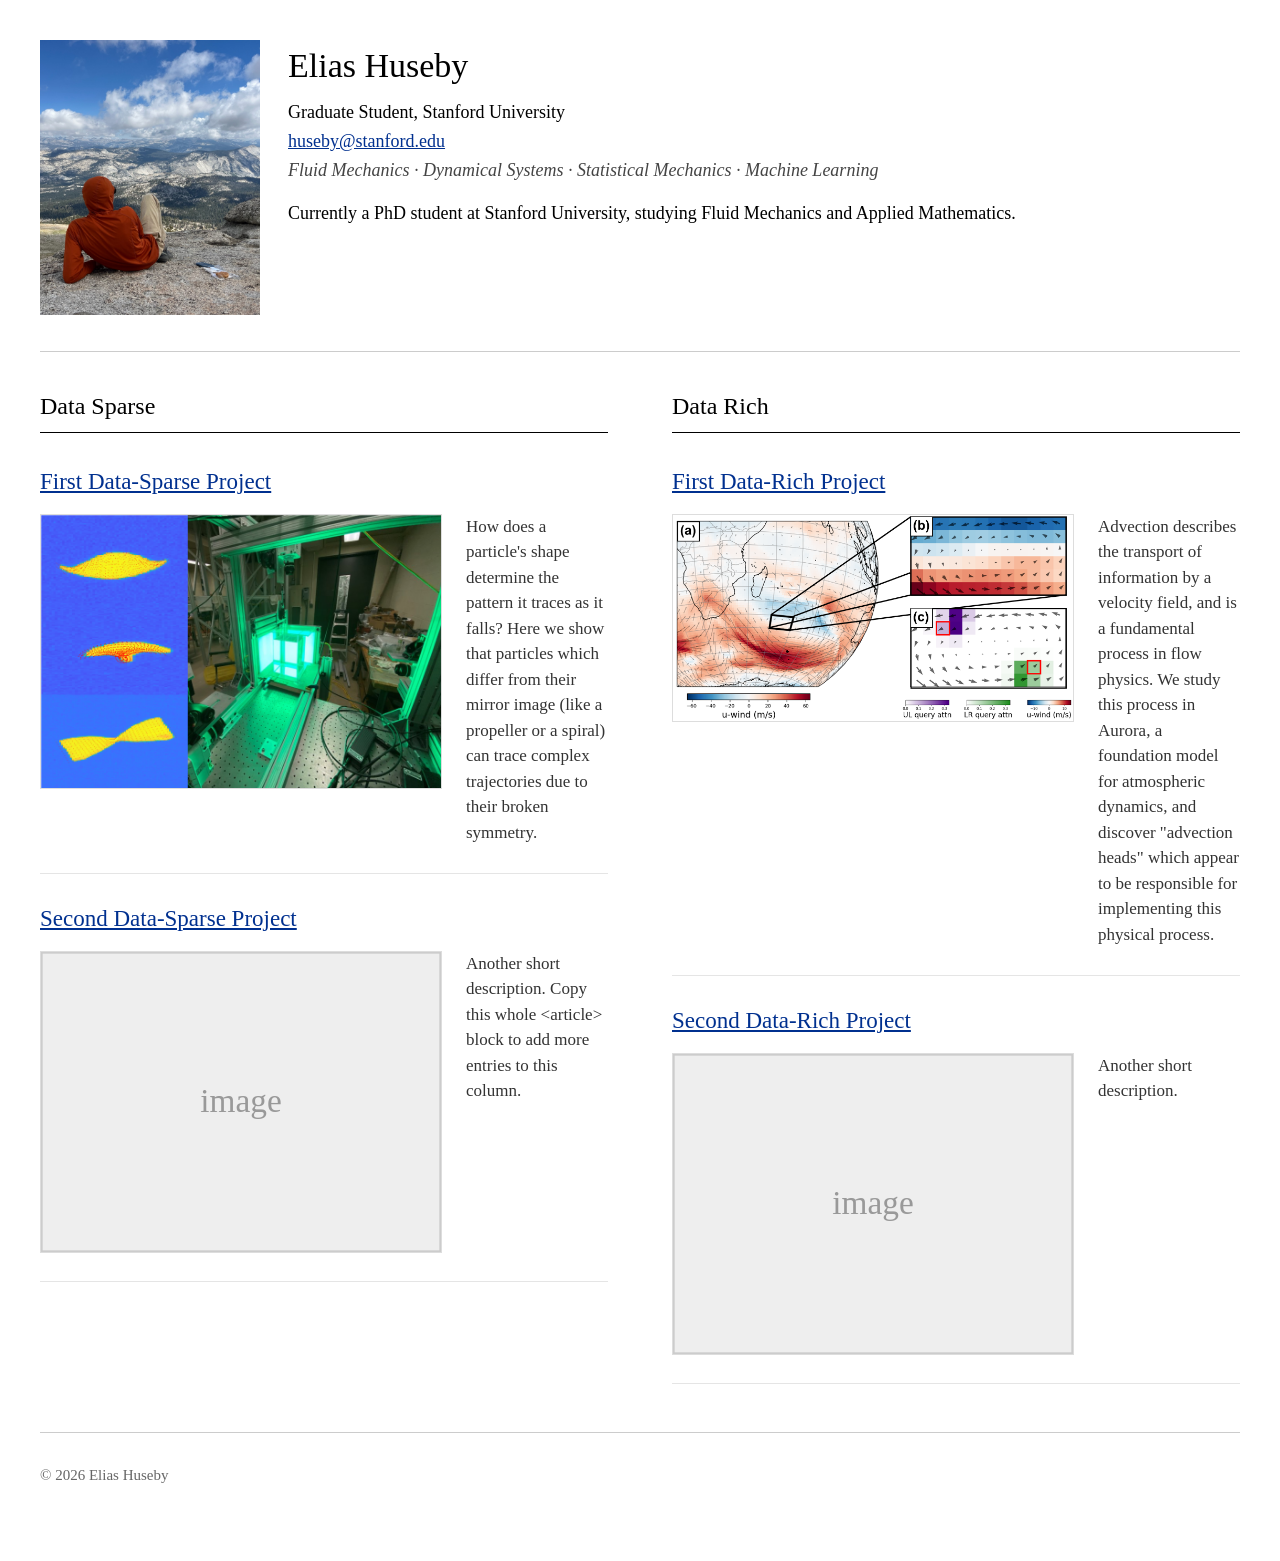
==== index.html @ a538b713 "more" ====
<!DOCTYPE html>
<html lang="en">
<head>
  <meta charset="utf-8">
  <meta name="viewport" content="width=device-width, initial-scale=1">
  <title>Elias Huseby</title>
  <link rel="stylesheet" href="style.css">
</head>
<body>

<!-- =====================================================================
     INTRO  —  full page width
     Edit the text below. Swap images/portrait.svg for your own photo
     (e.g. images/portrait.jpg) once you drop it in the images/ folder.
     ===================================================================== -->
<header class="intro">
  <img class="portrait" src="images/portrait.JPG" alt="Elias Huseby">
  <div class="intro-text">
    <h1>Elias Huseby</h1>
    <p class="affiliation">Graduate Student, Stanford University</p>
    <p class="contact"><a href="mailto:huseby@stanford.edu">huseby@stanford.edu</a></p>
    <p class="interests">
      Fluid Mechanics &middot; Dynamical Systems &middot; Statistical Mechanics &middot; Machine Learning
    </p>
    <p class="blurb">
      Currently a PhD student at Stanford University, studying Fluid Mechanics and Applied Mathematics. 
    </p>
  </div>
</header>

<hr>

<!-- =====================================================================
     PROJECTS  —  two columns
     To add a project: copy one <article class="project"> block, change the
     link, image, title, and description. Detail pages live in projects/.
     ===================================================================== -->
<main class="columns">

  <!-- ---------------- LEFT COLUMN ---------------- -->
  <section class="column">
    <h2>Data Sparse</h2>

    <article class="project">
      <h3><a href="projects/sparse-one.html">First Data-Sparse Project</a></h3>
      <div class="project-row">
        <a class="project-thumb" href="projects/sparse-one.html">
          <img src="images/Paper_Helical.png" alt="">
        </a>
        <p>
          How does a particle's shape determine the pattern it traces as it falls? Here we show that particles which differ from their mirror image (like a propeller or a spiral) can trace complex trajectories due to their broken symmetry.          
        </p>
      </div>
    </article>

    <article class="project">
      <h3><a href="projects/sparse-two.html">Second Data-Sparse Project</a></h3>
      <div class="project-row">
        <a class="project-thumb" href="projects/sparse-two.html">
          <img src="images/placeholder.svg" alt="">
        </a>
        <p>
          Another short description. Copy this whole &lt;article&gt; block to add
          more entries to this column.
        </p>
      </div>
    </article>

  </section>

  <!-- ---------------- RIGHT COLUMN ---------------- -->
  <section class="column">
    <h2>Data Rich</h2>

    <article class="project">
      <h3><a href="projects/rich-one.html">First Data-Rich Project</a></h3>
      <div class="project-row">
        <a class="project-thumb" href="projects/rich-one.html">
          <img src="images/Paper_AdvHead.png" alt="">
        </a>
        <p>
          Advection describes the transport of information by a velocity field, and is a fundamental process in flow physics. We study this process in Aurora, a foundation model for atmospheric dynamics, and discover "advection heads" which appear to be responsible for implementing this physical process.
        </p>
      </div>
    </article>

    <article class="project">
      <h3><a href="projects/rich-two.html">Second Data-Rich Project</a></h3>
      <div class="project-row">
        <a class="project-thumb" href="projects/rich-two.html">
          <img src="images/placeholder.svg" alt="">
        </a>
        <p>
          Another short description.
        </p>
      </div>
    </article>

  </section>

</main>

<footer>
  <p>&copy; 2026 Elias Huseby</p>
</footer>

</body>
</html>
---- style.css ----
/* =========================================================
   Personal site — simple stylesheet
   Everything is Times New Roman for now.
   ========================================================= */

/* ---------- page basics ---------- */

body {
  font-family: "Times New Roman", Times, serif;
  font-size: 18px;
  line-height: 1.5;
  color: #000;
  background: #fff;
  max-width: 1700px;        /* overall page width — change to taste */
  margin: 0 auto;
  padding: 40px 40px 60px;
}

a {
  color: #00308f;
}

a:hover {
  text-decoration: none;
}

hr {
  border: 0;
  border-top: 1px solid #ccc;
  margin: 36px 0;
}

/* ---------- intro (full width, top of page) ---------- */

.intro {
  display: flex;
  align-items: flex-start;
  gap: 28px;
}

.portrait {
  width: 220px;             /* photo size — change to taste */
  height: 275px;
  object-fit: cover;        /* crops to the box above; for the full uncropped
                               photo, delete this and set height: auto */
  flex-shrink: 0;
}

.intro-text {
  flex: 1;
}

.intro-text h1 {
  font-size: 34px;
  font-weight: normal;
  margin: 0 0 8px;
}

.affiliation,
.contact,
.interests {
  margin: 2px 0;
}

.interests {
  color: #444;
  font-style: italic;
}

.blurb {
  margin-top: 16px;
}

/* ---------- two columns ---------- */

.columns {
  display: flex;
  gap: 64px;
  align-items: flex-start;
}

.column {
  flex: 1;
  min-width: 0;             /* keeps long words from blowing out the column */
}

.column h2 {
  font-size: 24px;
  font-weight: normal;
  margin: 0 0 4px;
  padding-bottom: 8px;
  border-bottom: 1px solid #000;
}

/* ---------- a single project entry ----------
   Layout: title on top, then image on the left with its description
   paragraph to the right.
   -------------------------------------------- */

.project {
  padding: 28px 0;
  border-bottom: 1px solid #e5e5e5;
}

.project h3 {
  font-size: 23px;
  font-weight: normal;
  margin: 0 0 14px;
}

.project-row {
  display: flex;
  gap: 24px;
  align-items: flex-start;
}

.project-thumb {
  flex-shrink: 0;
}

.project-thumb img {
  width: 400px;             /* image size — change to taste.
                               height: auto keeps the figure's own aspect
                               ratio, so nothing gets cropped. */
  height: auto;
  display: block;
  border: 1px solid #ddd;
}

.project-row p {
  flex: 1;
  min-width: 0;             /* keeps long words from blowing out the column */
  margin: 0;
  font-size: 17px;
  color: #333;
}

/* ---------- project detail pages ---------- */

.back-link {
  margin-bottom: 24px;
}

.detail h1 {
  font-size: 30px;
  font-weight: normal;
  margin: 0 0 8px;
}

.detail .subtitle {
  color: #555;
  font-style: italic;
  margin: 0 0 24px;
}

.detail figure {
  margin: 24px 0;
}

.detail figure img {
  max-width: 100%;
  display: block;
  border: 1px solid #ddd;
}

.detail figcaption {
  font-size: 15px;
  color: #555;
  margin-top: 6px;
}

/* ---------- footer ---------- */

footer {
  margin-top: 48px;
  padding-top: 16px;
  border-top: 1px solid #ccc;
  font-size: 15px;
  color: #666;
}

/* ---------- narrow screens: stack everything ---------- */

/* below this width the two columns can't hold a 400px image side by side,
   so drop to a single column */
@media (max-width: 1200px) {
  .columns {
    flex-direction: column;
    gap: 0;
  }
}

@media (max-width: 720px) {
  .intro,
  .project-row {
    flex-direction: column;
    gap: 20px;
  }

  .project-thumb img {
    width: 100%;            /* image fills the screen width when stacked */
  }
}
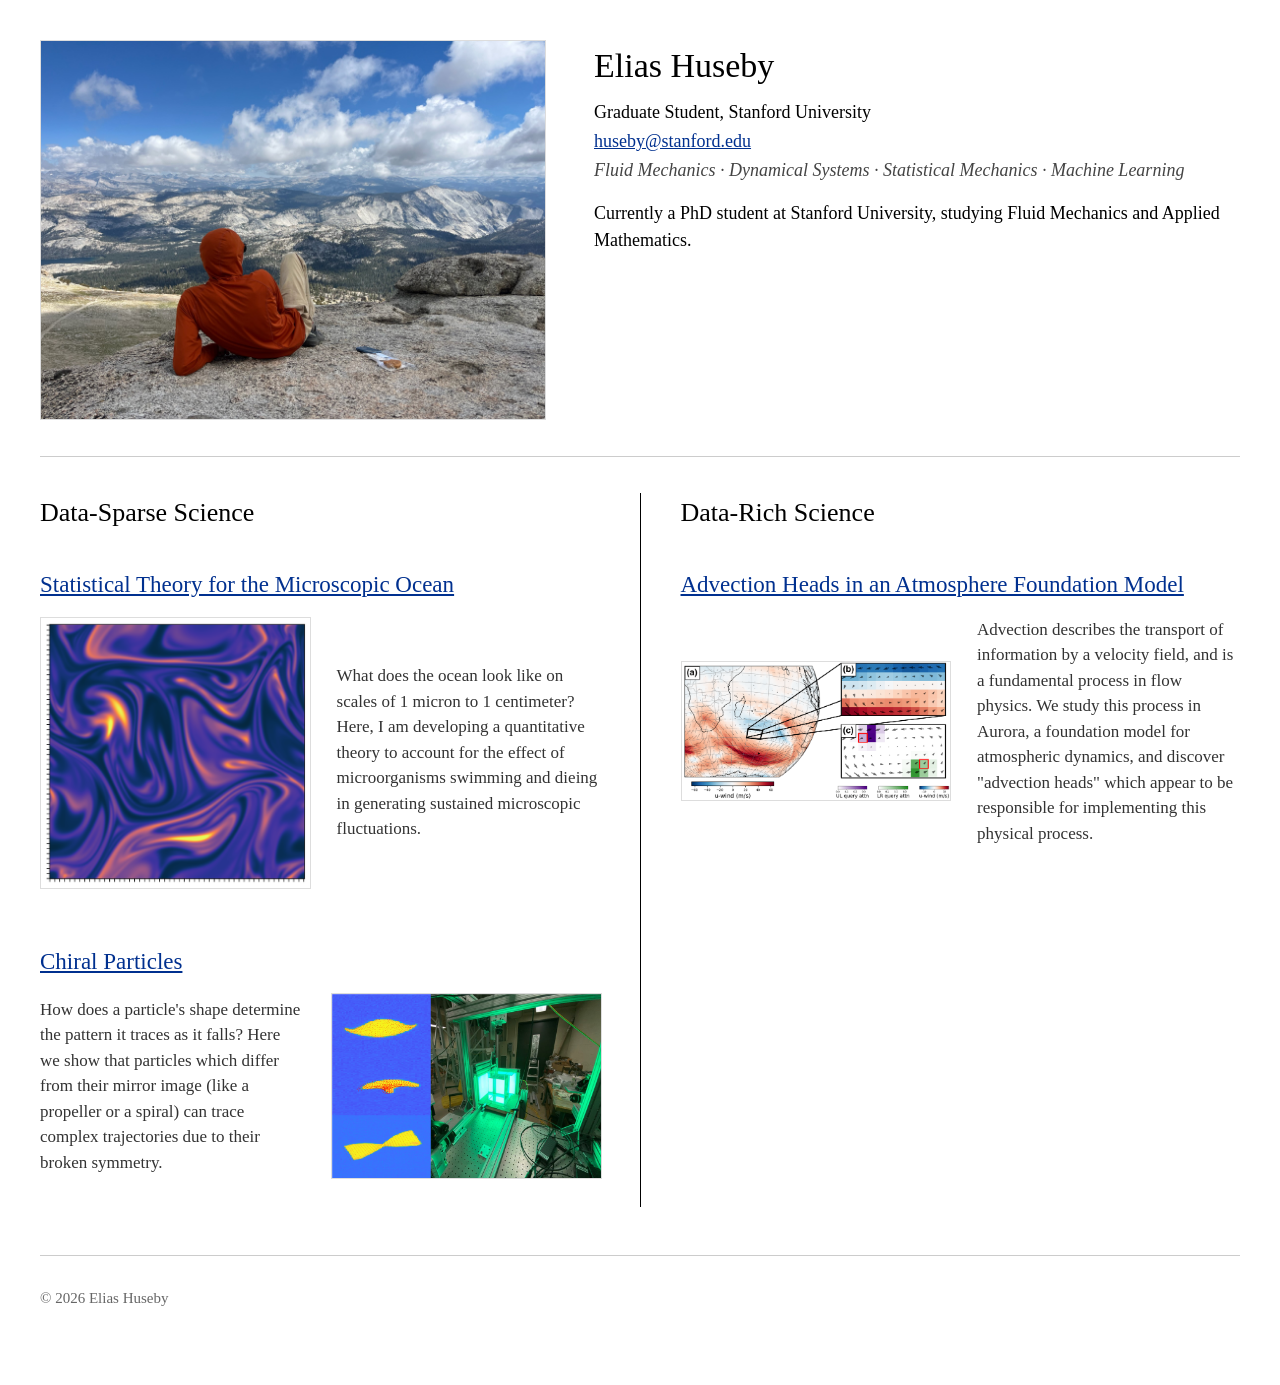
==== commit 922cdb05: "net" ====
--- a/index.html
+++ b/index.html
@@ -39,10 +39,22 @@
 
   <!-- ---------------- LEFT COLUMN ---------------- -->
   <section class="column">
-    <h2>Data Sparse</h2>
+    <h2>Data-Sparse Science</h2>
 
     <article class="project">
-      <h3><a href="projects/sparse-one.html">First Data-Sparse Project</a></h3>
+      <h3><a href="projects/sparse-two.html">Statistical Theory for the Microscopic Ocean</a></h3>
+      <div class="project-row">
+        <a class="project-thumb" href="projects/sparse-two.html">
+          <img src="images/Picture1.png" alt="">
+        </a>
+        <p>
+          What does the ocean look like on scales of 1 micron to 1 centimeter? Here, I am developing a quantitative theory to account for the effect of microorganisms swimming and dieing in generating sustained microscopic fluctuations.  
+        </p>
+      </div>
+    </article>
+    
+    <article class="project">
+      <h3><a href="projects/sparse-one.html">Chiral Particles</a></h3>
       <div class="project-row">
         <a class="project-thumb" href="projects/sparse-one.html">
           <img src="images/Paper_Helical.png" alt="">
@@ -53,27 +65,14 @@
       </div>
     </article>
 
-    <article class="project">
-      <h3><a href="projects/sparse-two.html">Second Data-Sparse Project</a></h3>
-      <div class="project-row">
-        <a class="project-thumb" href="projects/sparse-two.html">
-          <img src="images/placeholder.svg" alt="">
-        </a>
-        <p>
-          Another short description. Copy this whole &lt;article&gt; block to add
-          more entries to this column.
-        </p>
-      </div>
-    </article>
-
   </section>
 
   <!-- ---------------- RIGHT COLUMN ---------------- -->
   <section class="column">
-    <h2>Data Rich</h2>
+    <h2>Data-Rich Science</h2>
 
     <article class="project">
-      <h3><a href="projects/rich-one.html">First Data-Rich Project</a></h3>
+      <h3><a href="projects/rich-one.html">Advection Heads in an Atmosphere Foundation Model</a></h3>
       <div class="project-row">
         <a class="project-thumb" href="projects/rich-one.html">
           <img src="images/Paper_AdvHead.png" alt="">
@@ -83,19 +82,6 @@
         </p>
       </div>
     </article>
-
-    <article class="project">
-      <h3><a href="projects/rich-two.html">Second Data-Rich Project</a></h3>
-      <div class="project-row">
-        <a class="project-thumb" href="projects/rich-two.html">
-          <img src="images/placeholder.svg" alt="">
-        </a>
-        <p>
-          Another short description.
-        </p>
-      </div>
-    </article>
-
   </section>
 
 </main>
--- a/style.css
+++ b/style.css
@@ -35,19 +35,19 @@
 .intro {
   display: flex;
   align-items: flex-start;
-  gap: 28px;
+  gap: 48px;
 }
 
 .portrait {
-  width: 220px;             /* photo size — change to taste */
-  height: 275px;
-  object-fit: cover;        /* crops to the box above; for the full uncropped
-                               photo, delete this and set height: auto */
-  flex-shrink: 0;
+  flex: 0 0 42%;            /* photo takes 42% of the page width */
+  width: 42%;
+  height: auto;             /* keeps the photo's own aspect ratio — no cropping */
+  border: 1px solid #ddd;
 }
 
 .intro-text {
   flex: 1;
+  min-width: 0;
 }
 
 .intro-text h1 {
@@ -75,31 +75,40 @@
 
 .columns {
   display: flex;
-  gap: 64px;
-  align-items: flex-start;
+  gap: 0;
+  align-items: stretch;     /* so the divider line runs the full height */
 }
 
 .column {
   flex: 1;
   min-width: 0;             /* keeps long words from blowing out the column */
+  padding: 0 40px;
+}
+
+.column:first-child {
+  padding-left: 0;
+}
+
+/* the vertical line between the two columns */
+.column:last-child {
+  padding-right: 0;
+  border-left: 1px solid #000;
 }
 
 .column h2 {
-  font-size: 24px;
-  font-weight: normal;
-  margin: 0 0 4px;
-  padding-bottom: 8px;
-  border-bottom: 1px solid #000;
+  font-size: 26px;
+  font-weight: normal;
+  margin: 0 0 8px;
 }
 
 /* ---------- a single project entry ----------
-   Layout: title on top, then image on the left with its description
-   paragraph to the right.
+   Layout: title on top, then the image beside its description paragraph.
+   Entries alternate sides down the column: the 1st, 3rd, 5th... have the
+   image on the LEFT, the 2nd, 4th, 6th... have it on the RIGHT.
    -------------------------------------------- */
 
 .project {
   padding: 28px 0;
-  border-bottom: 1px solid #e5e5e5;
 }
 
 .project h3 {
@@ -110,18 +119,23 @@
 
 .project-row {
   display: flex;
-  gap: 24px;
-  align-items: flex-start;
+  gap: 28px;
+  align-items: center;
+}
+
+/* every other entry flips the image to the other side */
+.project:nth-of-type(even) .project-row {
+  flex-direction: row-reverse;
 }
 
 .project-thumb {
-  flex-shrink: 0;
+  flex: 0 0 48%;            /* image takes 48% of the column — change to taste */
+  min-width: 0;
 }
 
 .project-thumb img {
-  width: 400px;             /* image size — change to taste.
-                               height: auto keeps the figure's own aspect
-                               ratio, so nothing gets cropped. */
+  width: 100%;              /* height: auto keeps each figure's own aspect
+                               ratio, so nothing gets cropped */
   height: auto;
   display: block;
   border: 1px solid #ddd;
@@ -181,23 +195,41 @@
 
 /* ---------- narrow screens: stack everything ---------- */
 
-/* below this width the two columns can't hold a 400px image side by side,
-   so drop to a single column */
-@media (max-width: 1200px) {
+/* below this width the columns get too narrow, so stack them */
+@media (max-width: 1000px) {
   .columns {
     flex-direction: column;
-    gap: 0;
-  }
-}
-
+  }
+
+  .column {
+    padding: 0;
+  }
+
+  /* the divider becomes a horizontal rule between the stacked sections */
+  .column:last-child {
+    border-left: 0;
+    border-top: 1px solid #000;
+    margin-top: 32px;
+    padding-top: 32px;
+  }
+}
+
+/* phones: stack the photo and each image above its text */
 @media (max-width: 720px) {
   .intro,
-  .project-row {
+  .project-row,
+  .project:nth-of-type(even) .project-row {
     flex-direction: column;
+    align-items: stretch;
     gap: 20px;
   }
 
-  .project-thumb img {
-    width: 100%;            /* image fills the screen width when stacked */
-  }
-}
+  .portrait {
+    flex-basis: auto;
+    width: 100%;
+  }
+
+  .project-thumb {
+    flex-basis: auto;
+  }
+}
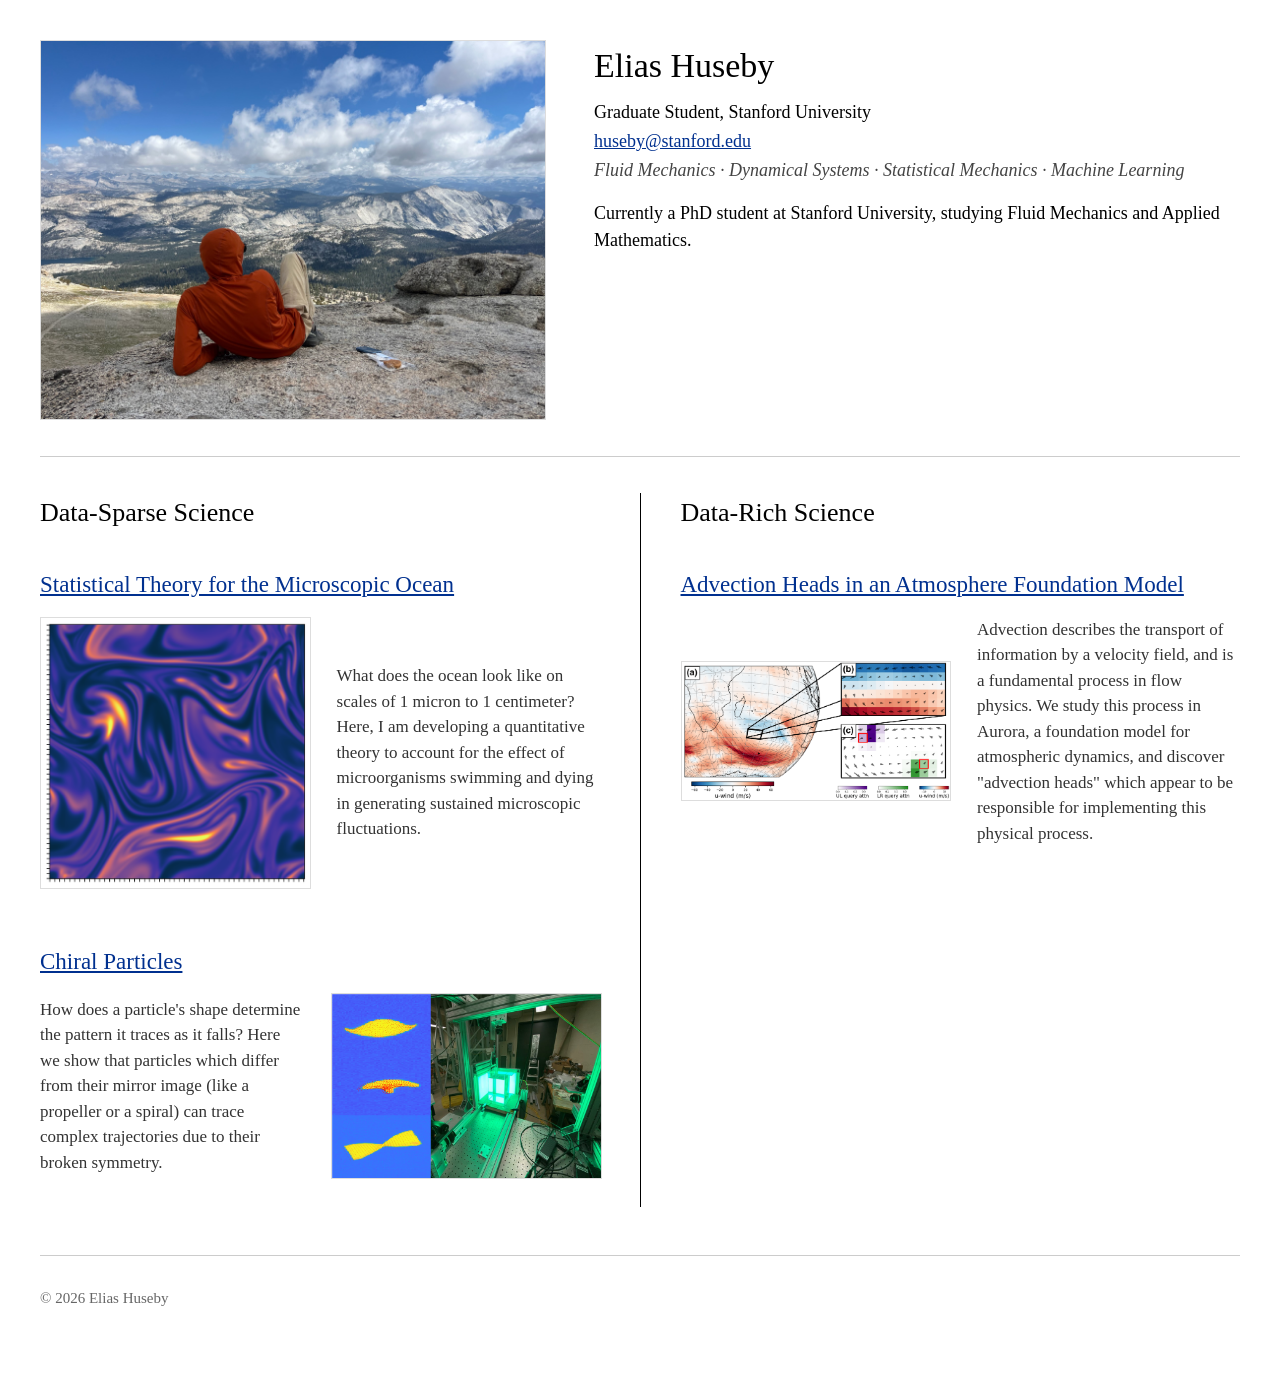
==== commit f71bf34d: "Update index.html" ====
--- a/index.html
+++ b/index.html
@@ -48,7 +48,7 @@
           <img src="images/Picture1.png" alt="">
         </a>
         <p>
-          What does the ocean look like on scales of 1 micron to 1 centimeter? Here, I am developing a quantitative theory to account for the effect of microorganisms swimming and dieing in generating sustained microscopic fluctuations.  
+          What does the ocean look like on scales of 1 micron to 1 centimeter? Here, I am developing a quantitative theory to account for the effect of microorganisms swimming and dying in generating sustained microscopic fluctuations.  
         </p>
       </div>
     </article>
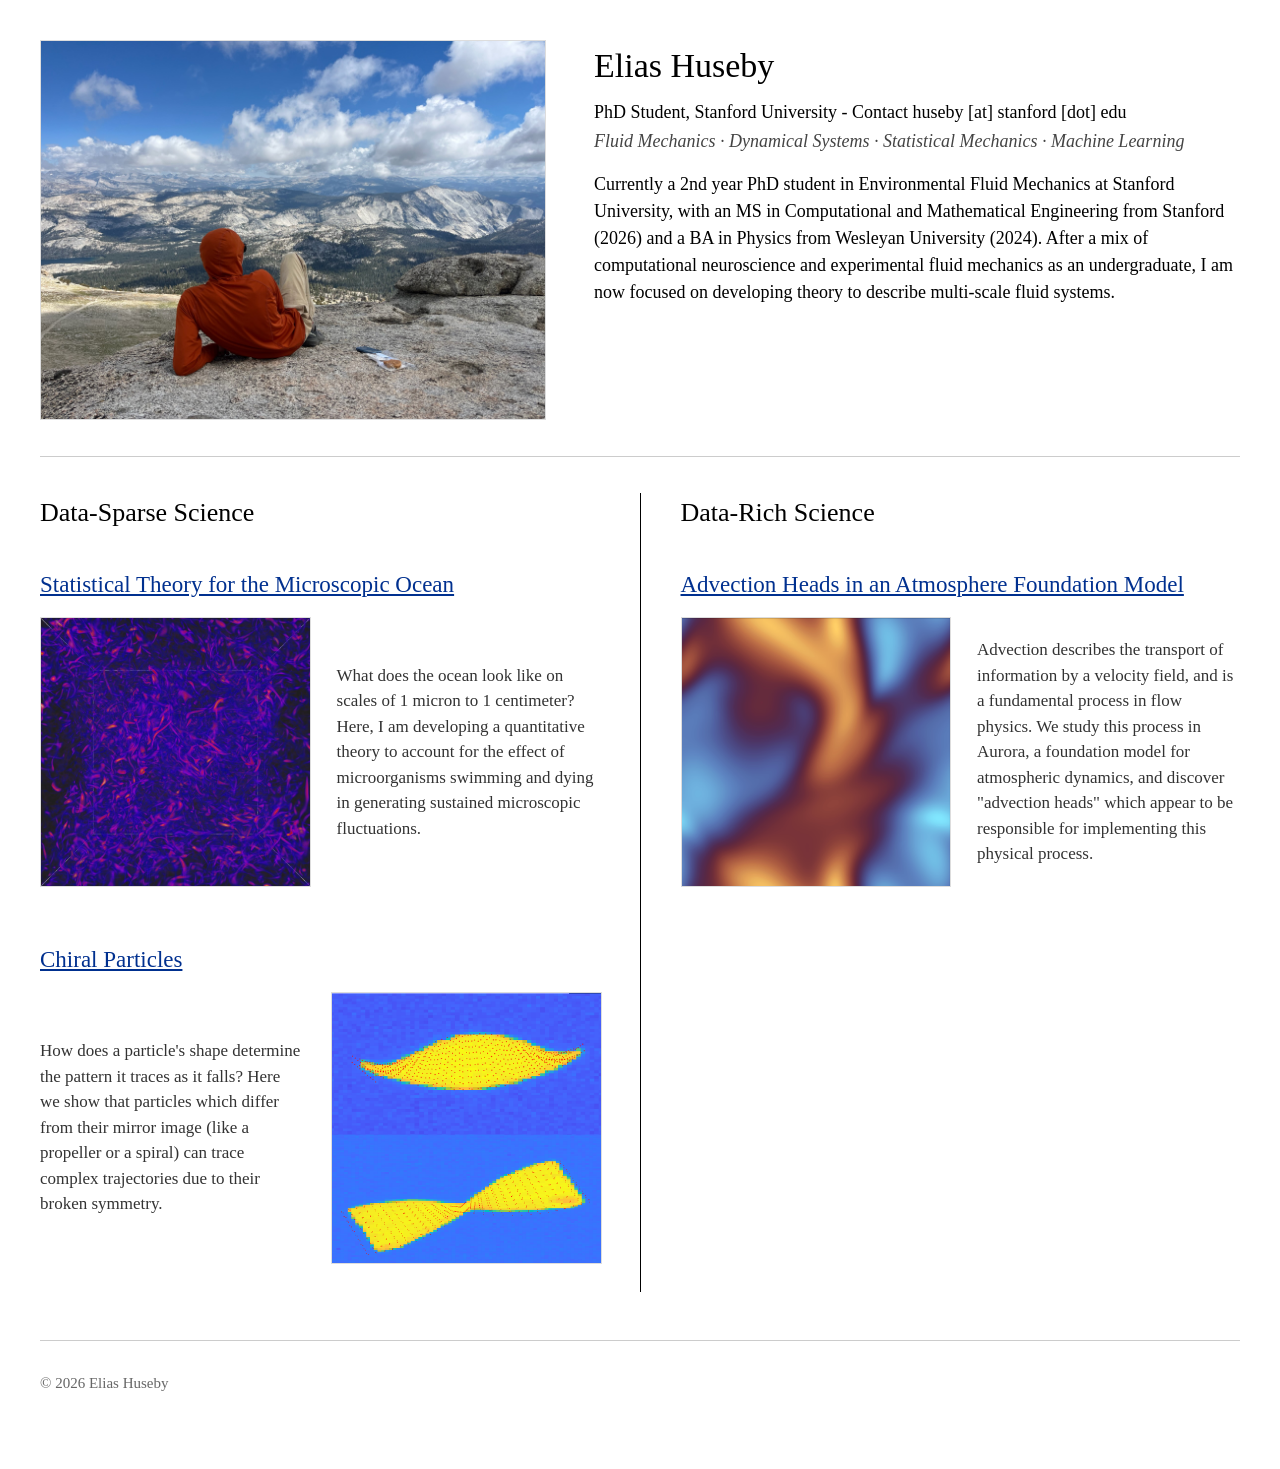
==== commit 1fde1552: "Updates" ====
--- a/index.html
+++ b/index.html
@@ -17,13 +17,12 @@
   <img class="portrait" src="images/portrait.JPG" alt="Elias Huseby">
   <div class="intro-text">
     <h1>Elias Huseby</h1>
-    <p class="affiliation">Graduate Student, Stanford University</p>
-    <p class="contact"><a href="mailto:huseby@stanford.edu">huseby@stanford.edu</a></p>
+    <p class="affiliation">PhD Student, Stanford University - Contact huseby [at] stanford [dot] edu</p>
     <p class="interests">
       Fluid Mechanics &middot; Dynamical Systems &middot; Statistical Mechanics &middot; Machine Learning
     </p>
     <p class="blurb">
-      Currently a PhD student at Stanford University, studying Fluid Mechanics and Applied Mathematics. 
+      Currently a 2nd year PhD student in Environmental Fluid Mechanics at Stanford University, with an MS in Computational and Mathematical Engineering from Stanford (2026) and a BA in Physics from Wesleyan University (2024). After a mix of computational neuroscience and experimental fluid mechanics as an undergraduate, I am now focused on developing theory to describe multi-scale fluid systems.
     </p>
   </div>
 </header>
@@ -45,19 +44,19 @@
       <h3><a href="projects/sparse-two.html">Statistical Theory for the Microscopic Ocean</a></h3>
       <div class="project-row">
         <a class="project-thumb" href="projects/sparse-two.html">
-          <img src="images/Picture1.png" alt="">
+          <img src="images/Paper_POcean.png" alt="">
         </a>
         <p>
           What does the ocean look like on scales of 1 micron to 1 centimeter? Here, I am developing a quantitative theory to account for the effect of microorganisms swimming and dying in generating sustained microscopic fluctuations.  
         </p>
       </div>
     </article>
-    
+
     <article class="project">
       <h3><a href="projects/sparse-one.html">Chiral Particles</a></h3>
       <div class="project-row">
         <a class="project-thumb" href="projects/sparse-one.html">
-          <img src="images/Paper_Helical.png" alt="">
+          <img src="images/Paper_Helica.png" alt="">
         </a>
         <p>
           How does a particle's shape determine the pattern it traces as it falls? Here we show that particles which differ from their mirror image (like a propeller or a spiral) can trace complex trajectories due to their broken symmetry.          
@@ -75,7 +74,7 @@
       <h3><a href="projects/rich-one.html">Advection Heads in an Atmosphere Foundation Model</a></h3>
       <div class="project-row">
         <a class="project-thumb" href="projects/rich-one.html">
-          <img src="images/Paper_AdvHead.png" alt="">
+          <img src="images/adv.png" alt="">
         </a>
         <p>
           Advection describes the transport of information by a velocity field, and is a fundamental process in flow physics. We study this process in Aurora, a foundation model for atmospheric dynamics, and discover "advection heads" which appear to be responsible for implementing this physical process.
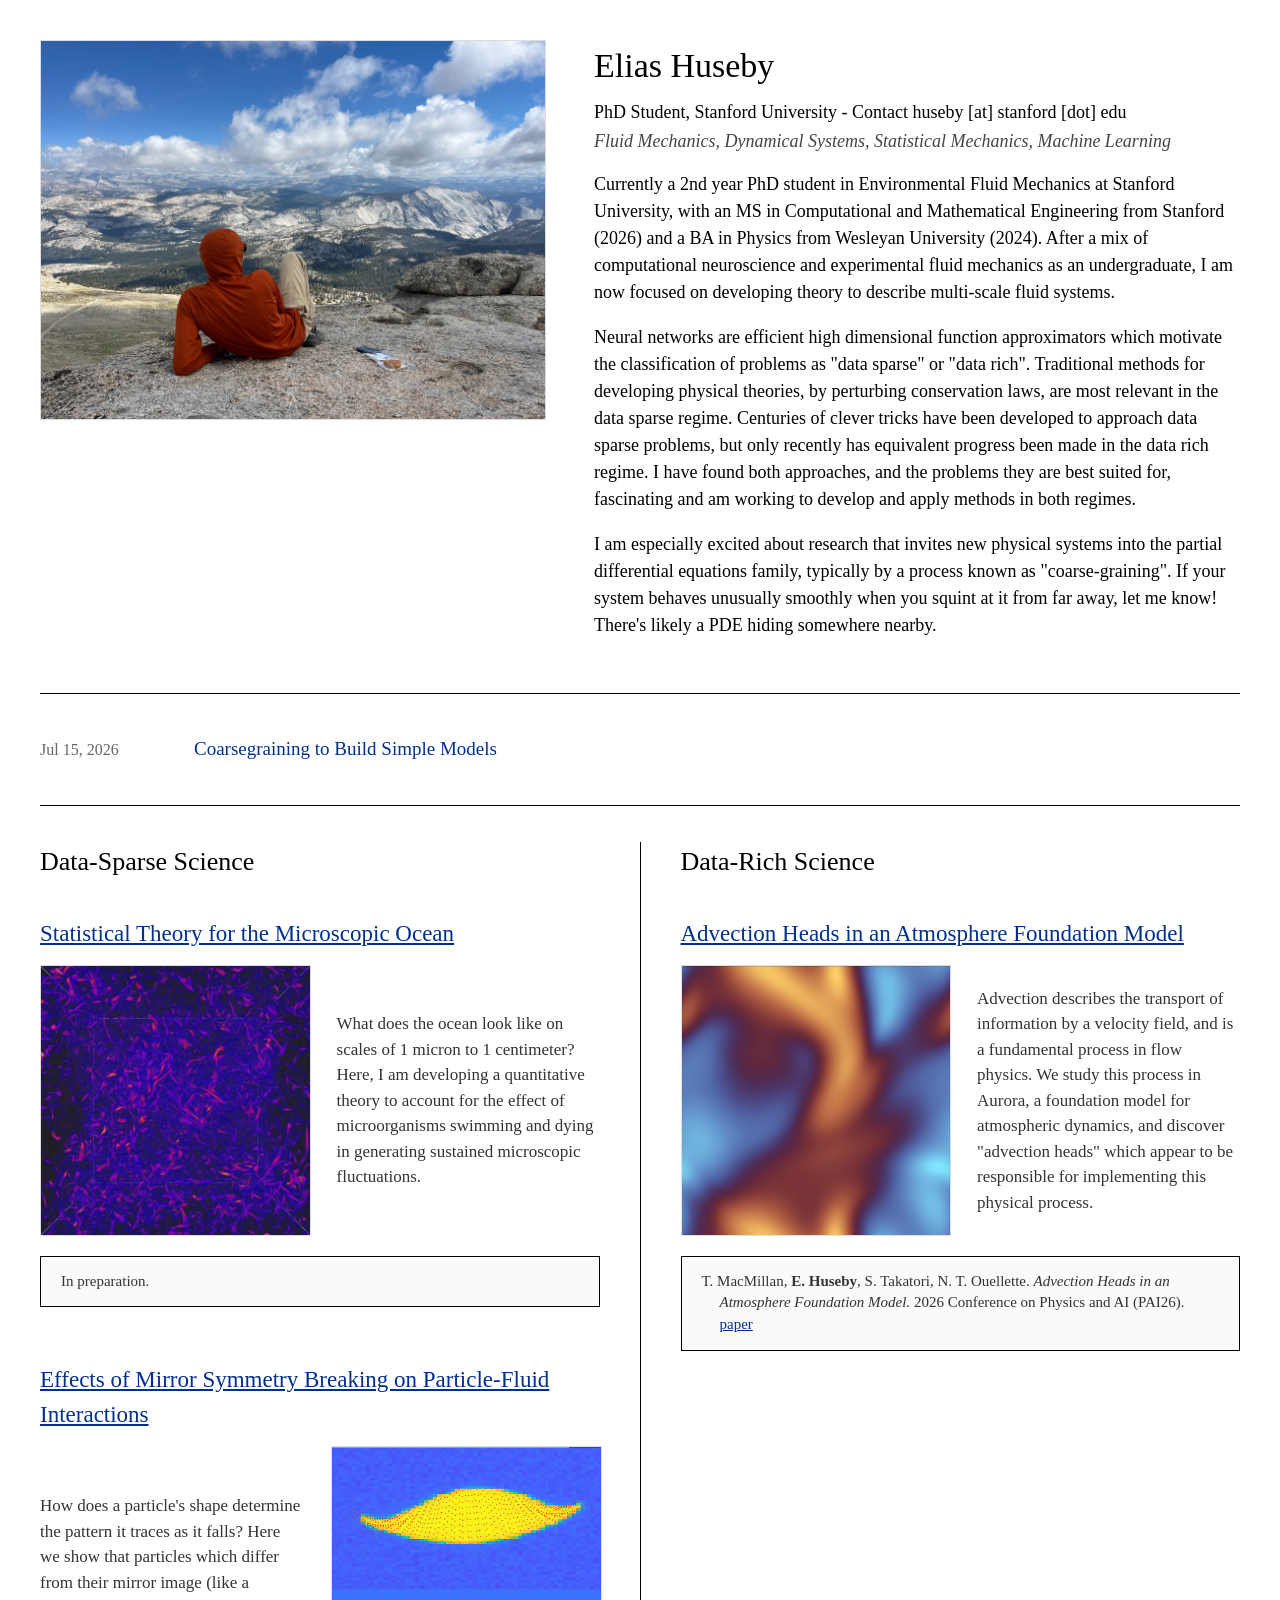
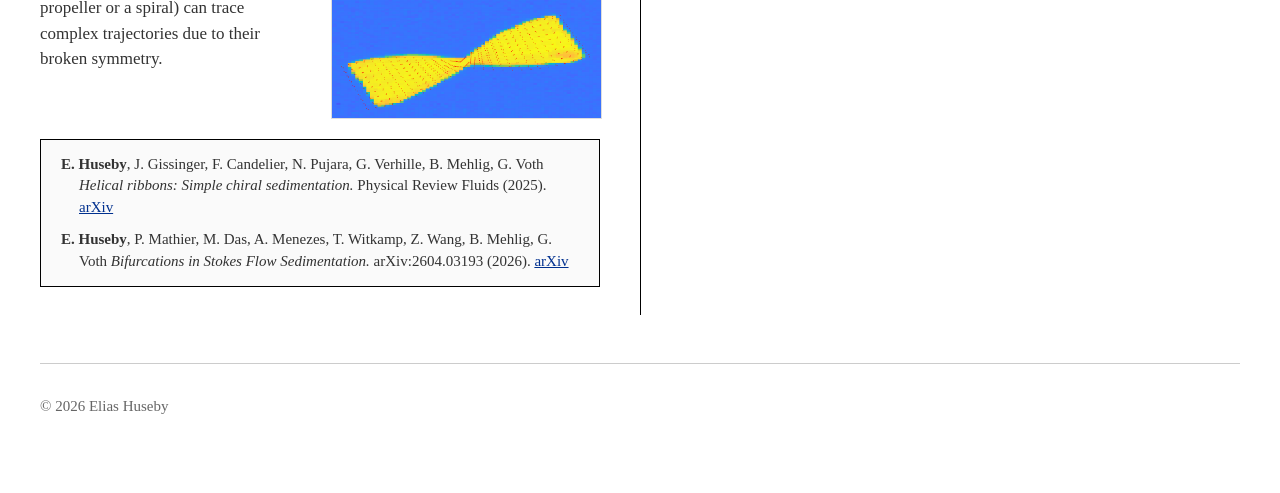
==== commit 44df5807: "upta" ====
--- a/index.html
+++ b/index.html
@@ -19,13 +19,51 @@
     <h1>Elias Huseby</h1>
     <p class="affiliation">PhD Student, Stanford University - Contact huseby [at] stanford [dot] edu</p>
     <p class="interests">
-      Fluid Mechanics &middot; Dynamical Systems &middot; Statistical Mechanics &middot; Machine Learning
+      Fluid Mechanics, Dynamical Systems, Statistical Mechanics, Machine Learning
     </p>
     <p class="blurb">
-      Currently a 2nd year PhD student in Environmental Fluid Mechanics at Stanford University, with an MS in Computational and Mathematical Engineering from Stanford (2026) and a BA in Physics from Wesleyan University (2024). After a mix of computational neuroscience and experimental fluid mechanics as an undergraduate, I am now focused on developing theory to describe multi-scale fluid systems.
+      Currently a 2nd year PhD student in Environmental Fluid Mechanics at Stanford University, with an MS in Computational and Mathematical
+      Engineering from Stanford (2026) and a BA in Physics from Wesleyan University (2024). After a mix of computational neuroscience and
+      experimental fluid mechanics as an undergraduate, I am now focused on developing theory to describe multi-scale fluid systems.
+    </p>
+
+    <p class="blurb">
+      Neural networks are efficient high dimensional function approximators which motivate the classification of problems as "data sparse" or "data rich".
+      Traditional methods for developing physical theories, by perturbing conservation laws, are most relevant in the data sparse regime.
+      Centuries of clever tricks have been developed to approach data sparse problems, but only recently has equivalent progress been made in the data rich regime.
+      I have found both approaches, and the problems they are best suited for, fascinating and am working to develop and apply methods in both regimes.
+    </p>
+
+    <p class="blurb">
+      I am especially excited about research that invites new physical systems into the partial differential equations family, typically by a process known as "coarse-graining".
+      If your system behaves unusually smoothly when you squint at it from far away, let me know! There's likely a PDE hiding somewhere nearby.
     </p>
   </div>
 </header>
+
+<hr>
+
+<!-- =====================================================================
+     WRITING  —  a flat list of posts, newest at the top.
+
+     To add a post:
+       1. Copy posts/TEMPLATE.html to posts/your-post-name.html
+       2. Fill in its title, date, and text
+       3. Add one <li> below, at the top of the list
+
+     The datetime="YYYY-MM-DD" attribute is the machine-readable date; the
+     text between the <time> tags is what actually shows on the page.
+     ===================================================================== -->
+<section class="writing">
+  <ul class="post-list">
+
+    <li>
+      <time datetime="2026-07-15">Jul 15, 2026</time>
+      <a href="posts/first-post.html">Coarsegraining to Build Simple Models</a>
+    </li>
+
+  </ul>
+</section>
 
 <hr>
 
@@ -50,10 +88,17 @@
           What does the ocean look like on scales of 1 micron to 1 centimeter? Here, I am developing a quantitative theory to account for the effect of microorganisms swimming and dying in generating sustained microscopic fluctuations.  
         </p>
       </div>
+
+      <div class="citations">
+        <ul>
+          <!-- Add a citation by copying one <li> block below. -->
+          <li>In preparation.</li>
+        </ul>
+      </div>
     </article>
 
     <article class="project">
-      <h3><a href="projects/sparse-one.html">Chiral Particles</a></h3>
+      <h3><a href="projects/sparse-one.html">Effects of Mirror Symmetry Breaking on Particle-Fluid Interactions</a></h3>
       <div class="project-row">
         <a class="project-thumb" href="projects/sparse-one.html">
           <img src="images/Paper_Helica.png" alt="">
@@ -61,6 +106,23 @@
         <p>
           How does a particle's shape determine the pattern it traces as it falls? Here we show that particles which differ from their mirror image (like a propeller or a spiral) can trace complex trajectories due to their broken symmetry.          
         </p>
+      </div>
+
+      <div class="citations">
+        <ul>
+          <li>
+            <strong>E. Huseby</strong>, J. Gissinger, F. Candelier, N. Pujara, G. Verhille, B. Mehlig, G. Voth
+            <em>Helical ribbons: Simple chiral sedimentation.</em>
+            Physical Review Fluids (2025).
+            <a href="https://arxiv.org/abs/2403.18157">arXiv</a>
+          </li>
+          <li>
+            <strong>E. Huseby</strong>, P. Mathier, M. Das, A. Menezes, T. Witkamp, Z. Wang, B. Mehlig, G. Voth
+            <em>Bifurcations in Stokes Flow Sedimentation.</em>
+            arXiv:2604.03193 (2026).
+            <a href="https://arxiv.org/abs/2604.03193">arXiv</a>
+          </li>
+        </ul>
       </div>
     </article>
 
@@ -80,7 +142,32 @@
           Advection describes the transport of information by a velocity field, and is a fundamental process in flow physics. We study this process in Aurora, a foundation model for atmospheric dynamics, and discover "advection heads" which appear to be responsible for implementing this physical process.
         </p>
       </div>
+
+      <div class="citations">
+        <ul>
+          <li>
+            T. MacMillan, <strong>E. Huseby</strong>, S. Takatori, N. T. Ouellette.
+            <em>Advection Heads in an Atmosphere Foundation Model.</em>
+            2026 Conference on Physics and AI (PAI26).
+            <a href="https://openreview.net/forum?id=2jAjCvjr3j#discussion">paper</a>
+          </li>
+        </ul>
+      </div>
     </article>
+    <!-- <article class="project">
+      <h3><a href="projects/rich-one.html">Particles to Fields</a></h3>
+      <div class="project-row">
+        <a class="project-thumb" href="projects/rich-one.html">
+          <img src="images/adv.png" alt="">
+        </a>
+        <p>
+          Can a system's macroscopic behavior be predicted using statistical information about its members? 
+          For systems in equilibrium, where there is no net current between states, the answer is a resounding 'yes'. The fluctuation-dissipation theorem connects the fluctuations experienced by a particle connected to the system's to the macroscopic transport coefficients.
+          For systems out of equilbrium, where states are exchanged irreversibly, there is no such easy guarentee. In this current project, we 
+        </p>
+      </div>
+    </article> -->
+
   </section>
 
 </main>
@@ -91,3 +178,5 @@
 
 </body>
 </html>
+
+
--- a/style.css
+++ b/style.css
@@ -26,7 +26,7 @@
 
 hr {
   border: 0;
-  border-top: 1px solid #ccc;
+  border-top: 1px solid #000;   /* same black as the column divider */
   margin: 36px 0;
 }
 
@@ -69,6 +69,65 @@
 
 .blurb {
   margin-top: 16px;
+}
+
+/* ---------- writing: the post list between the two dividers ---------- */
+
+.post-list {
+  list-style: none;
+  margin: 0;
+  padding: 0;
+}
+
+.post-list li {
+  display: flex;
+  align-items: baseline;
+  gap: 24px;
+  padding: 5px 0;           /* tight rows */
+}
+
+.post-list time {
+  flex: 0 0 130px;          /* fixed date column, so titles line up */
+  color: #666;
+  font-size: 16px;
+}
+
+.post-list a {
+  font-size: 19px;
+  text-decoration: none;
+}
+
+.post-list a:hover {
+  text-decoration: underline;
+}
+
+/* ---------- a post page ---------- */
+
+.post {
+  max-width: 46em;          /* comfortable reading measure */
+}
+
+.post h1 {
+  font-size: 30px;
+  font-weight: normal;
+  margin: 0 0 6px;
+}
+
+.post .post-date {
+  color: #666;
+  margin: 0 0 28px;
+}
+
+.post p {
+  margin: 0 0 16px;
+}
+
+.post img {
+  max-width: 100%;
+  height: auto;
+  display: block;
+  border: 1px solid #ddd;
+  margin: 20px 0;
 }
 
 /* ---------- two columns ---------- */
@@ -147,6 +206,48 @@
   margin: 0;
   font-size: 17px;
   color: #333;
+}
+
+/* ---------- citation box under a project ---------- */
+
+.citations {
+  margin-top: 20px;
+  padding: 14px 20px;
+  border: 1px solid #000;
+  background: #fafafa;
+}
+
+.citations h4 {
+  font-size: 14px;
+  font-weight: normal;
+  text-transform: uppercase;
+  letter-spacing: 0.08em;
+  color: #555;
+  margin: 0 0 10px;
+}
+
+.citations ul {
+  margin: 0;
+  padding: 0;
+  list-style: none;
+}
+
+.citations li {
+  font-size: 15px;
+  line-height: 1.45;
+  color: #333;
+  padding-left: 18px;
+  text-indent: -18px;       /* hanging indent, like a reference list */
+  margin-bottom: 10px;
+}
+
+.citations li:last-child {
+  margin-bottom: 0;
+}
+
+/* your own name, picked out of the author list */
+.citations strong {
+  font-weight: 600;
 }
 
 /* ---------- project detail pages ---------- */
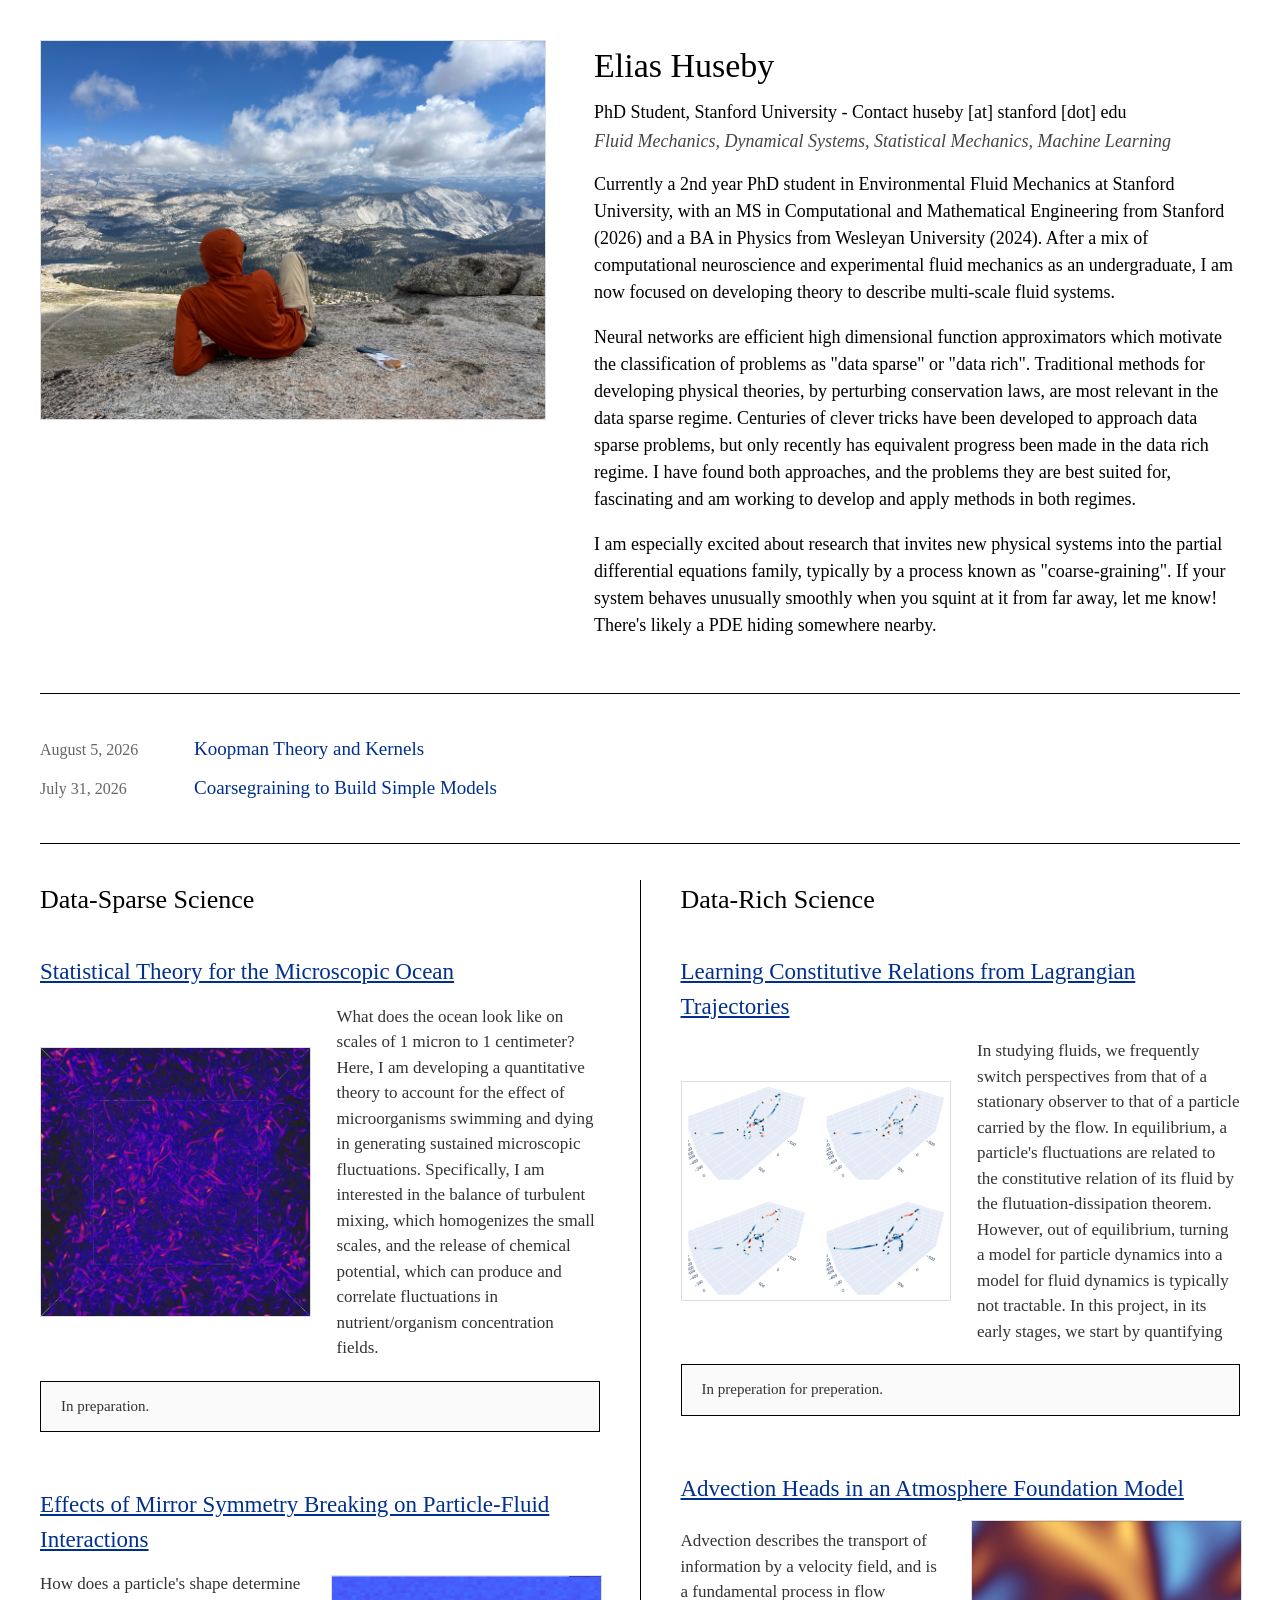
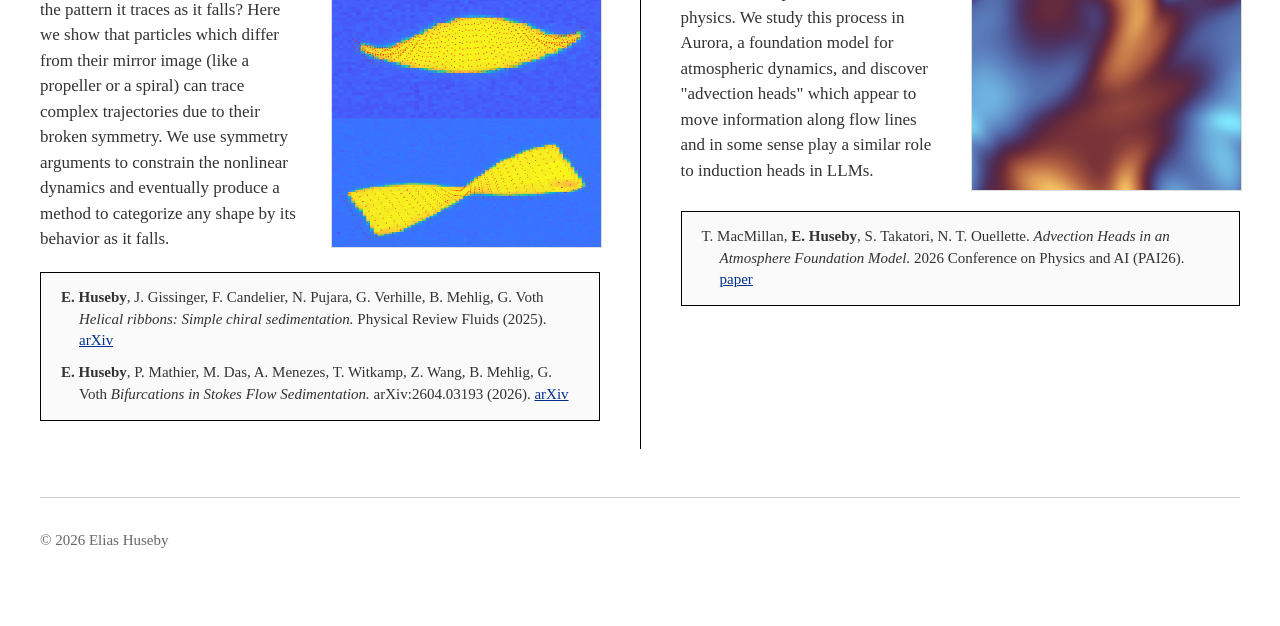
==== commit 946f4349: "new post" ====
--- a/index.html
+++ b/index.html
@@ -56,11 +56,16 @@
      ===================================================================== -->
 <section class="writing">
   <ul class="post-list">
-
     <li>
-      <time datetime="2026-07-15">Jul 15, 2026</time>
+      <time datetime="2026-07-15">August 5, 2026</time>
+      <a href="posts/second-post.html">Koopman Theory and Kernels</a>
+    </li>
+
+    <li>
+      <time datetime="2026-07-15">July 31, 2026</time>
       <a href="posts/first-post.html">Coarsegraining to Build Simple Models</a>
     </li>
+
 
   </ul>
 </section>
@@ -86,6 +91,7 @@
         </a>
         <p>
           What does the ocean look like on scales of 1 micron to 1 centimeter? Here, I am developing a quantitative theory to account for the effect of microorganisms swimming and dying in generating sustained microscopic fluctuations.  
+          Specifically, I am interested in the balance of turbulent mixing, which homogenizes the small scales, and the release of chemical potential, which can produce and correlate fluctuations in nutrient/organism concentration fields.
         </p>
       </div>
 
@@ -104,7 +110,8 @@
           <img src="images/Paper_Helica.png" alt="">
         </a>
         <p>
-          How does a particle's shape determine the pattern it traces as it falls? Here we show that particles which differ from their mirror image (like a propeller or a spiral) can trace complex trajectories due to their broken symmetry.          
+          How does a particle's shape determine the pattern it traces as it falls? Here we show that particles which differ from their mirror image (like a propeller or a spiral) can trace complex trajectories due to their broken symmetry. 
+          We use symmetry arguments to constrain the nonlinear dynamics and eventually produce a method to categorize any shape by its behavior as it falls. 
         </p>
       </div>
 
@@ -133,13 +140,38 @@
     <h2>Data-Rich Science</h2>
 
     <article class="project">
+      <h3><a href="projects/rich-one.html">Learning Constitutive Relations from Lagrangian Trajectories </a></h3>
+      <div class="project-row">
+        <a class="project-thumb" href="projects/rich-one.html">
+          <img src="images/temp.png" alt="">
+        </a>
+        <p>
+          In studying fluids, we frequently switch perspectives from that of a stationary observer to that of a particle carried by the flow. 
+          In equilibrium, a particle's fluctuations are related to the constitutive relation of its fluid by the flutuation-dissipation theorem.
+          However, out of equilibrium, turning a model for particle dynamics into a model for fluid dynamics is typically not tractable. 
+          In this project, in its early stages, we start by quantifying
+        </p>
+      </div>
+
+      <div class="citations">
+        <ul>
+          <li>
+            In preperation for preperation.
+          </li>
+        </ul>
+      </div>
+    </article>
+
+
+
+    <article class="project">
       <h3><a href="projects/rich-one.html">Advection Heads in an Atmosphere Foundation Model</a></h3>
       <div class="project-row">
         <a class="project-thumb" href="projects/rich-one.html">
           <img src="images/adv.png" alt="">
         </a>
         <p>
-          Advection describes the transport of information by a velocity field, and is a fundamental process in flow physics. We study this process in Aurora, a foundation model for atmospheric dynamics, and discover "advection heads" which appear to be responsible for implementing this physical process.
+          Advection describes the transport of information by a velocity field, and is a fundamental process in flow physics. We study this process in Aurora, a foundation model for atmospheric dynamics, and discover "advection heads" which appear to move information along flow lines and in some sense play a similar role to induction heads in LLMs.
         </p>
       </div>
 
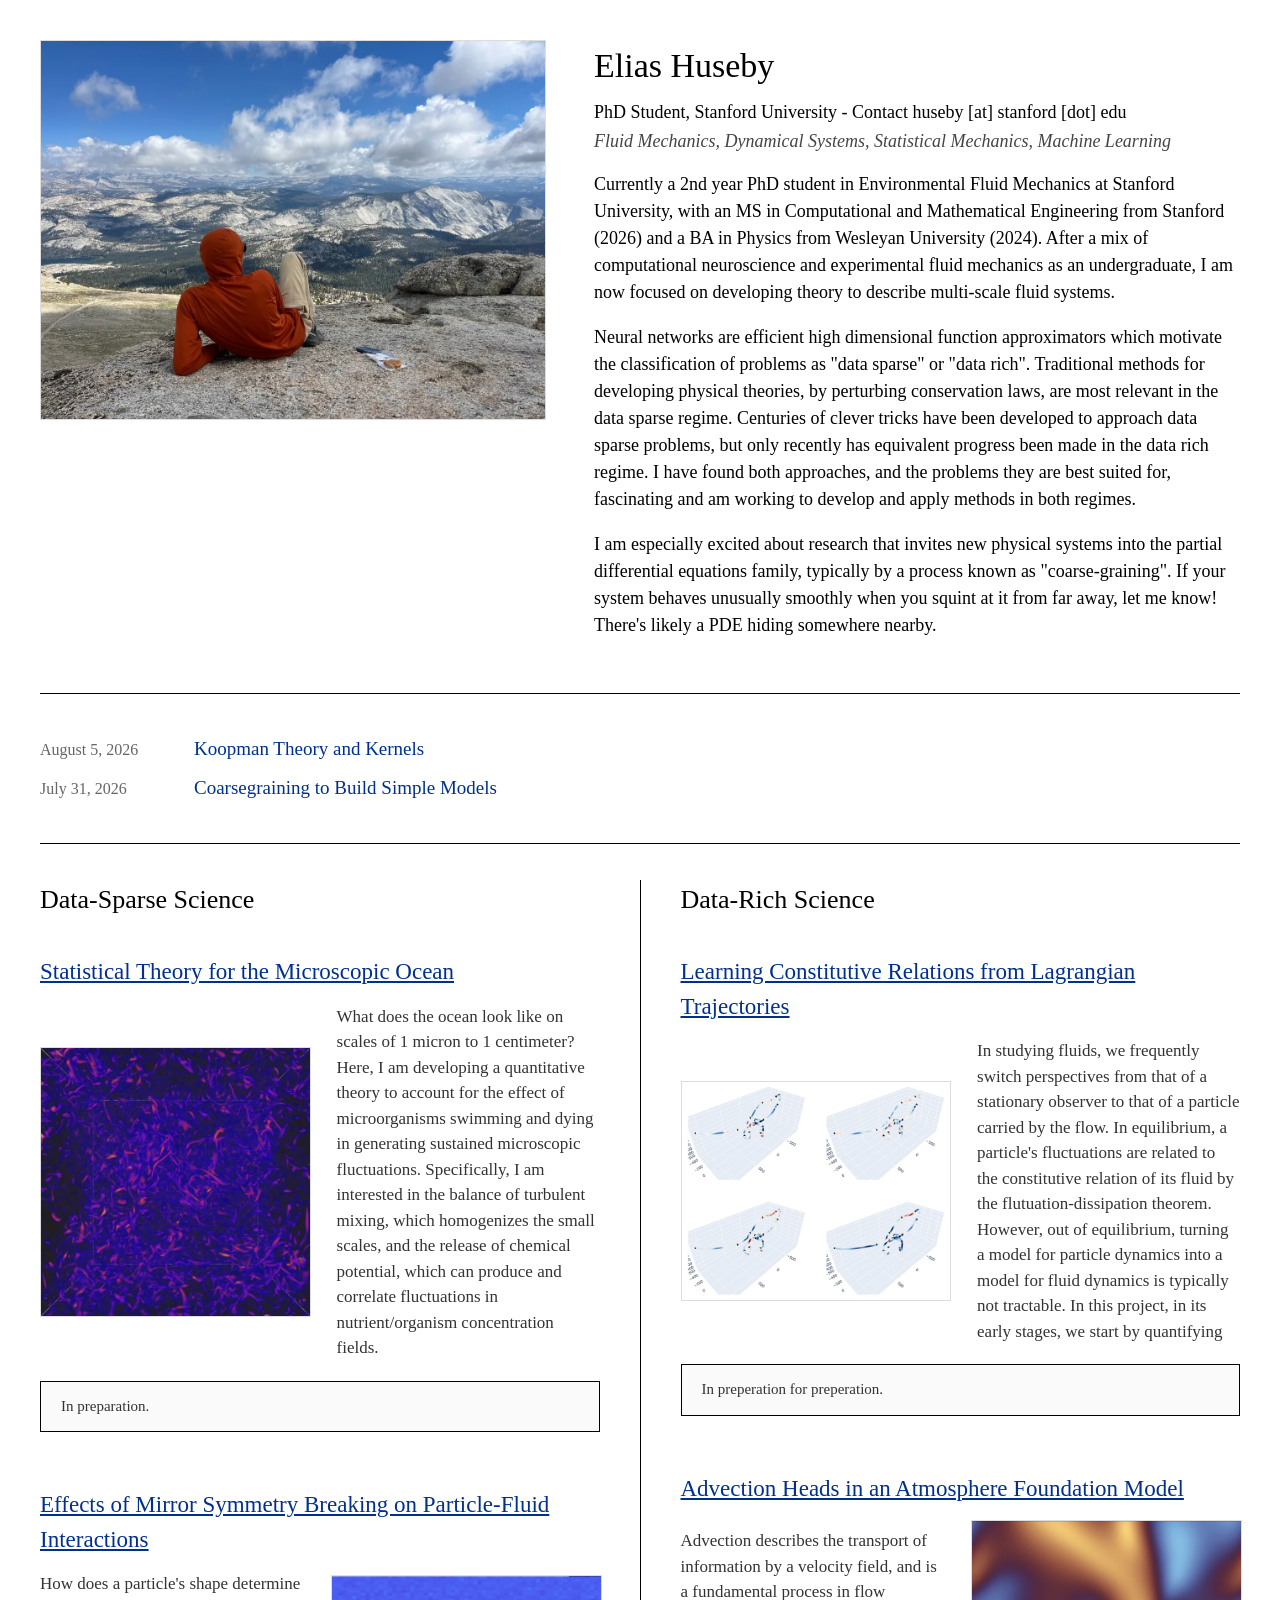
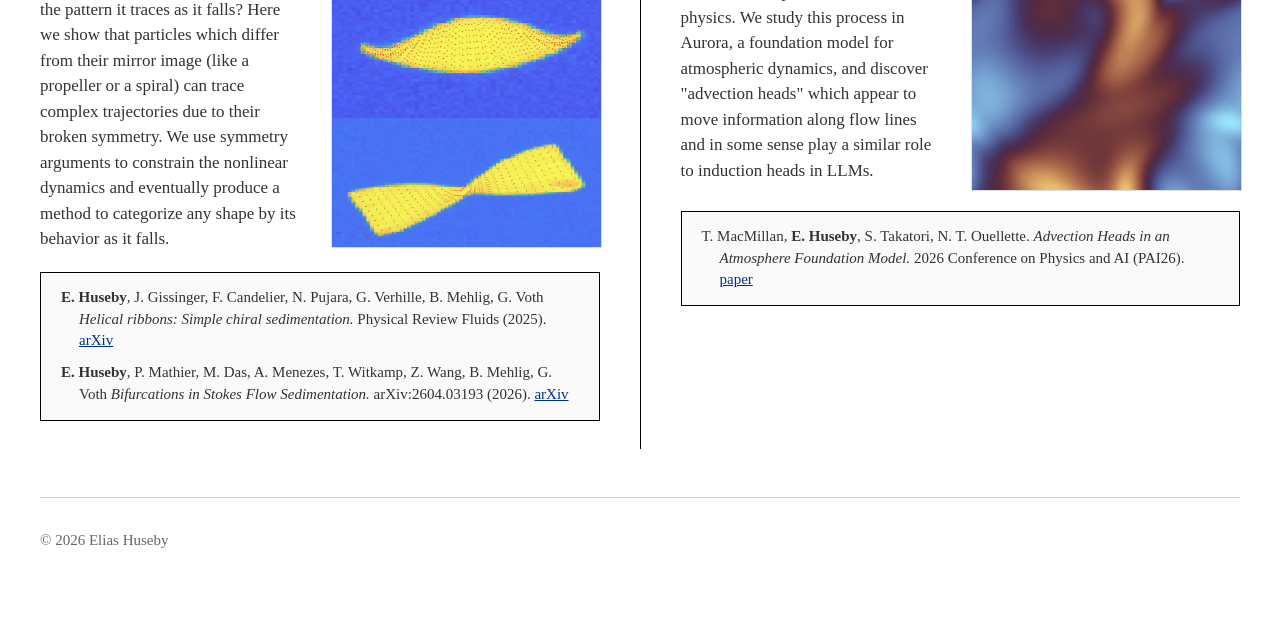
==== commit cdea3b93: "Speed" ====
--- a/index.html
+++ b/index.html
@@ -14,7 +14,8 @@
      (e.g. images/portrait.jpg) once you drop it in the images/ folder.
      ===================================================================== -->
 <header class="intro">
-  <img class="portrait" src="images/portrait.JPG" alt="Elias Huseby">
+  <img class="portrait" src="images/portrait.webp" alt="Elias Huseby"
+       width="1200" height="900" fetchpriority="high" decoding="async">
   <div class="intro-text">
     <h1>Elias Huseby</h1>
     <p class="affiliation">PhD Student, Stanford University - Contact huseby [at] stanford [dot] edu</p>
@@ -87,7 +88,7 @@
       <h3><a href="projects/sparse-two.html">Statistical Theory for the Microscopic Ocean</a></h3>
       <div class="project-row">
         <a class="project-thumb" href="projects/sparse-two.html">
-          <img src="images/Paper_POcean.png" alt="">
+          <img src="images/Paper_POcean.webp" alt="" width="760" height="760" loading="lazy" decoding="async">
         </a>
         <p>
           What does the ocean look like on scales of 1 micron to 1 centimeter? Here, I am developing a quantitative theory to account for the effect of microorganisms swimming and dying in generating sustained microscopic fluctuations.  
@@ -107,7 +108,7 @@
       <h3><a href="projects/sparse-one.html">Effects of Mirror Symmetry Breaking on Particle-Fluid Interactions</a></h3>
       <div class="project-row">
         <a class="project-thumb" href="projects/sparse-one.html">
-          <img src="images/Paper_Helica.png" alt="">
+          <img src="images/Paper_Helica.webp" alt="" width="760" height="765" loading="lazy" decoding="async">
         </a>
         <p>
           How does a particle's shape determine the pattern it traces as it falls? Here we show that particles which differ from their mirror image (like a propeller or a spiral) can trace complex trajectories due to their broken symmetry. 
@@ -143,7 +144,7 @@
       <h3><a href="projects/rich-one.html">Learning Constitutive Relations from Lagrangian Trajectories </a></h3>
       <div class="project-row">
         <a class="project-thumb" href="projects/rich-one.html">
-          <img src="images/temp.png" alt="">
+          <img src="images/temp.webp" alt="" width="760" height="616" loading="lazy" decoding="async">
         </a>
         <p>
           In studying fluids, we frequently switch perspectives from that of a stationary observer to that of a particle carried by the flow. 
@@ -168,7 +169,7 @@
       <h3><a href="projects/rich-one.html">Advection Heads in an Atmosphere Foundation Model</a></h3>
       <div class="project-row">
         <a class="project-thumb" href="projects/rich-one.html">
-          <img src="images/adv.png" alt="">
+          <img src="images/adv.webp" alt="" width="721" height="721" loading="lazy" decoding="async">
         </a>
         <p>
           Advection describes the transport of information by a velocity field, and is a fundamental process in flow physics. We study this process in Aurora, a foundation model for atmospheric dynamics, and discover "advection heads" which appear to move information along flow lines and in some sense play a similar role to induction heads in LLMs.
